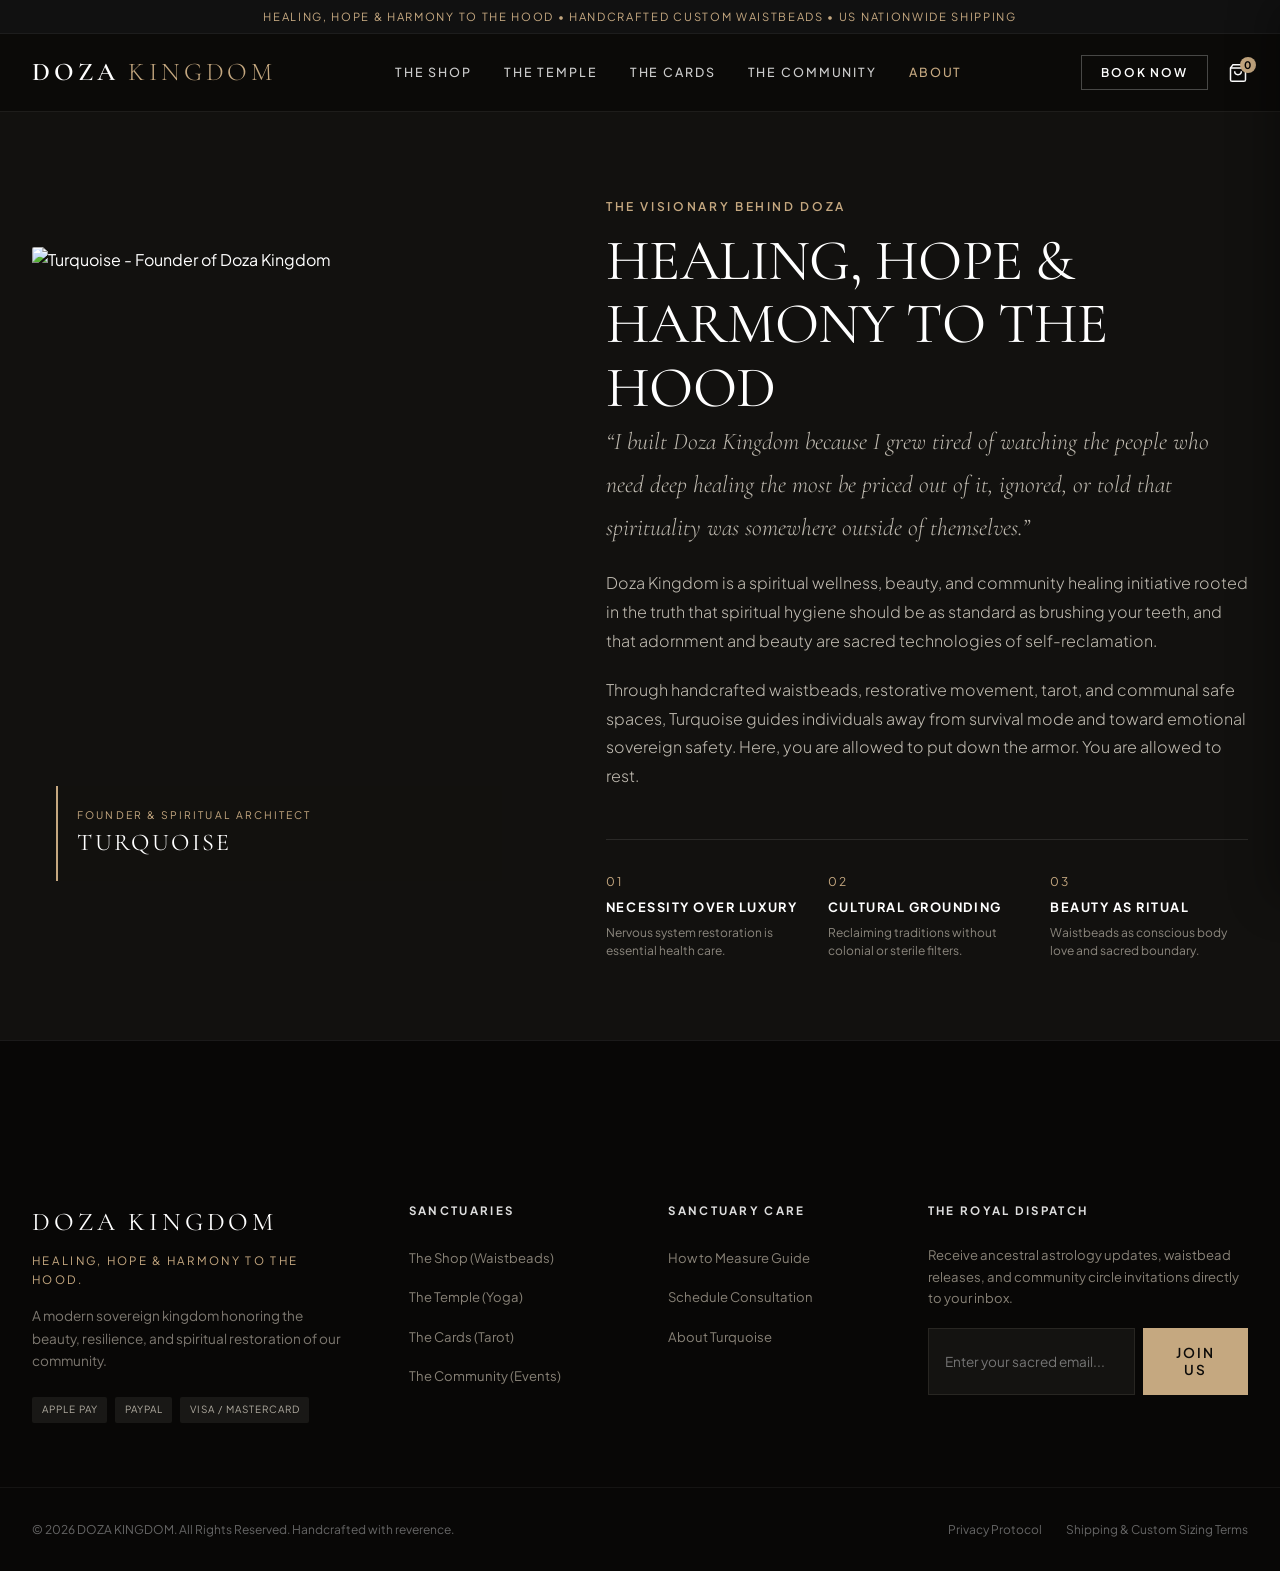
==== about.html @ d272a2d0 "Deploy Doza Kingdom luxury site" ====
<!DOCTYPE html>
<html lang="en">
<head>
  <meta charset="UTF-8">
  <meta name="viewport" content="width=device-width, initial-scale=1.0">
  <title>About Doza Kingdom | Meet Turquoise</title>
  <link rel="preconnect" href="https://fonts.googleapis.com">
  <link rel="preconnect" href="https://fonts.gstatic.com" crossorigin>
  <link href="https://fonts.googleapis.com/css2?family=Cormorant+Garamond:ital,wght@0,300;0,400;0,500;0,600;0,700;1,400&family=Plus+Jakarta+Sans:wght@300;400;500;600;700&display=swap" rel="stylesheet">
  <link rel="stylesheet" href="css/style.css">
</head>
<body class="about-page-wrapper">
  <!-- ANNOUNCEMENT BAR -->
  <div class="announcement-bar">
    <span>HEALING, HOPE &amp; HARMONY TO THE HOOD &bull; HANDCRAFTED CUSTOM WAISTBEADS &bull; US NATIONWIDE SHIPPING</span>
  </div>

  <!-- NAVEGACIÓN PRINCIPAL -->
  <header class="site-header" id="navbar">
    <div class="header-container">
      <a href="index.html" class="brand-logo">DOZA <span>KINGDOM</span></a>
      <nav class="nav-links">
        <a href="shop.html" class="nav-item">THE SHOP</a><a href="temple.html" class="nav-item">THE TEMPLE</a><a href="cards.html" class="nav-item">THE CARDS</a><a href="community.html" class="nav-item">THE COMMUNITY</a><a href="about.html" class="nav-item active">ABOUT</a>
      </nav>
      <div class="nav-actions">
        <button class="btn btn-outline-nav" onclick="openBookingModal('General')">BOOK NOW</button>
        <button class="cart-trigger-btn" onclick="toggleCartDrawer()" aria-label="Open cart">
          <svg width="20" height="20" viewBox="0 0 24 24" fill="none" stroke="currentColor" stroke-width="1.8">
            <path d="M6 2L3 6v14a2 2 0 0 0 2 2h14a2 2 0 0 0 2-2V6l-3-4z"></path>
            <line x1="3" y1="6" x2="21" y2="6"></line>
            <path d="M16 10a4 4 0 0 1-8 0"></path>
          </svg>
          <span class="cart-count-badge" id="cartCount">0</span>
        </button>
        <button class="mobile-toggle" id="menuToggle" aria-label="Toggle menu">
          <span></span><span></span><span></span>
        </button>
      </div>
    </div>
  </header>

  <!-- MENÚ MÓVIL FULLSCREEN -->
  <div class="mobile-menu-overlay" id="mobileMenu">
    <div class="mobile-menu-header">
      <span class="brand-logo">DOZA</span>
      <button class="close-btn" id="closeMobileMenu">&times;</button>
    </div>
    <div class="mobile-menu-links">
      <a href="shop.html" class="mobile-nav-link">THE SHOP</a><a href="temple.html" class="mobile-nav-link">THE TEMPLE</a><a href="cards.html" class="mobile-nav-link">THE CARDS</a><a href="community.html" class="mobile-nav-link">THE COMMUNITY</a><a href="about.html" class="mobile-nav-link">ABOUT</a>
      <button class="btn btn-gold w-full mt-4" onclick="openBookingModal('General'); toggleMobileMenu(false);">BOOK EXPERIENCE</button>
    </div>
  </div>

  <main>
    <section class="section-container">
      <div class="about-editorial-grid">
        <div class="about-image-column">
          <div class="founder-photo-frame">
            <img src="https://images.unsplash.com/photo-1534528741775-53994a69daeb?q=80&w=1000&auto=format&fit=crop" alt="Turquoise - Founder of Doza Kingdom">
            <div class="founder-caption">
              <span class="founder-title">FOUNDER &amp; SPIRITUAL ARCHITECT</span>
              <span class="founder-name">TURQUOISE</span>
            </div>
          </div>
        </div>

        <div class="about-text-column">
          <span class="sub-heading">THE VISIONARY BEHIND DOZA</span>
          <h1 class="serif-title">HEALING, HOPE &amp; HARMONY TO THE HOOD</h1>
          <div class="editorial-body">
            <p class="lead-quote">&ldquo;I built Doza Kingdom because I grew tired of watching the people who need deep healing the most be priced out of it, ignored, or told that spirituality was somewhere outside of themselves.&rdquo;</p>
            <p>Doza Kingdom is a spiritual wellness, beauty, and community healing initiative rooted in the truth that spiritual hygiene should be as standard as brushing your teeth, and that adornment and beauty are sacred technologies of self-reclamation.</p>
            <p>Through handcrafted waistbeads, restorative movement, tarot, and communal safe spaces, Turquoise guides individuals away from survival mode and toward emotional sovereign safety. Here, you are allowed to put down the armor. You are allowed to rest.</p>
          </div>

          <div class="core-pillars-grid">
            <div class="pillar">
              <span class="pillar-num">01</span>
              <h5>NECESSITY OVER LUXURY</h5>
              <p>Nervous system restoration is essential health care.</p>
            </div>
            <div class="pillar">
              <span class="pillar-num">02</span>
              <h5>CULTURAL GROUNDING</h5>
              <p>Reclaiming traditions without colonial or sterile filters.</p>
            </div>
            <div class="pillar">
              <span class="pillar-num">03</span>
              <h5>BEAUTY AS RITUAL</h5>
              <p>Waistbeads as conscious body love and sacred boundary.</p>
            </div>
          </div>
        </div>
      </div>
    </section>
  </main>

  <!-- PIE DE PÁGINA (FOOTER) -->
  <footer class="site-footer">
    <div class="section-container footer-grid">
      <div class="footer-col-brand">
        <span class="footer-logo">DOZA KINGDOM</span>
        <p class="footer-motto">HEALING, HOPE &amp; HARMONY TO THE HOOD.</p>
        <p class="footer-copy-text">A modern sovereign kingdom honoring the beauty, resilience, and spiritual restoration of our community.</p>
        <div class="payment-badges-row">
          <span class="badge-pill">APPLE PAY</span>
          <span class="badge-pill">PAYPAL</span>
          <span class="badge-pill">VISA / MASTERCARD</span>
        </div>
      </div>

      <div class="footer-col-links">
        <h6>SANCTUARIES</h6>
        <ul>
          <li><a href="shop.html">The Shop (Waistbeads)</a></li>
          <li><a href="temple.html">The Temple (Yoga)</a></li>
          <li><a href="cards.html">The Cards (Tarot)</a></li>
          <li><a href="community.html">The Community (Events)</a></li>
        </ul>
      </div>

      <div class="footer-col-links">
        <h6>SANCTUARY CARE</h6>
        <ul>
          <li><a href="javascript:void(0)" onclick="openMeasureModal()">How to Measure Guide</a></li>
          <li><a href="javascript:void(0)" onclick="openBookingModal('General')">Schedule Consultation</a></li>
          <li><a href="about.html">About Turquoise</a></li>
        </ul>
      </div>

      <div class="footer-col-newsletter">
        <h6>THE ROYAL DISPATCH</h6>
        <p>Receive ancestral astrology updates, waistbead releases, and community circle invitations directly to your inbox.</p>
        <form class="newsletter-form" onsubmit="event.preventDefault(); alert('Blessings! You are now subscribed to the Royal Dispatch.');">
          <input type="email" placeholder="Enter your sacred email..." required>
          <button type="submit" class="btn btn-gold">JOIN US</button>
        </form>
      </div>
    </div>

    <div class="footer-bottom-bar">
      <div class="section-container bottom-bar-flex">
        <span>&copy; 2026 DOZA KINGDOM. All Rights Reserved. Handcrafted with reverence.</span>
        <div class="legal-links">
          <a href="#">Privacy Protocol</a>
          <a href="#">Shipping &amp; Custom Sizing Terms</a>
        </div>
      </div>
    </div>
  </footer>

  <!-- MODAL: GUÍA DE MEDIDAS -->
  <div class="modal-overlay" id="measureModal">
    <div class="modal-dialog">
      <div class="modal-header">
        <h3 class="serif-title">HOW TO MEASURE FOR WAISTBEADS</h3>
        <button class="modal-close" onclick="closeModal('measureModal')">&times;</button>
      </div>
      <div class="modal-body">
        <p class="modal-lead">Because every Doza Kingdom waistbead is handcrafted specifically to your body, exact measurements are required. There is no one &ldquo;right&rdquo; place to wear them; you choose where they sit on your altar.</p>
        <div class="steps-flow">
          <div class="step-card"><span class="step-number">1</span><h4>Decide Your Placement</h4><p>High waist, natural mid-waist, or low hips.</p></div>
          <div class="step-card"><span class="step-number">2</span><h4>Relax Your Belly</h4><p>Stand naturally. Do NOT suck in your stomach.</p></div>
          <div class="step-card"><span class="step-number">3</span><h4>Measure Against Bare Skin</h4><p>Use a flexible measuring tape directly against skin.</p></div>
          <div class="step-card"><span class="step-number">4</span><h4>Double Check Your Number</h4><p>Enter the exact inches or centimeters on the product.</p></div>
        </div>
      </div>
      <div class="modal-footer">
        <button class="btn btn-gold w-full" onclick="closeModal('measureModal')">I HAVE MY MEASUREMENT</button>
      </div>
    </div>
  </div>

  <!-- MODAL: RESERVAS UNIFICADAS -->
  <div class="modal-overlay" id="bookingModal">
    <div class="modal-dialog">
      <div class="modal-header">
        <h3 class="serif-title">BOOK YOUR SACRED EXPERIENCE</h3>
        <button class="modal-close" onclick="closeModal('bookingModal')">&times;</button>
      </div>
      <div class="modal-body">
        <form id="bookingForm" onsubmit="handleBookingSubmit(event)">
          <div class="form-group">
            <label for="bookingService">SELECT SERVICE</label>
            <select id="bookingService" required>
              <option value="">-- Choose Experience --</option>
              <optgroup label="The Temple (Yoga &amp; Movement)">
                <option value="Yoga: Somatic Nervous System Release">Somatic Nervous System Release ($45)</option>
                <option value="Yoga: Sacred Grounding Flow">Sacred Grounding Flow ($55)</option>
                <option value="Yoga: 1-on-1 Somatic Portal">1:1 Somatic Portal ($120)</option>
              </optgroup>
              <optgroup label="The Cards (Tarot Readings)">
                <option value="Tarot: Ancestral Mirror Reading">Ancestral Mirror Reading ($75)</option>
                <option value="Tarot: Sovereignty &amp; Alignment Reading">Sovereignty &amp; Alignment Reading ($110)</option>
              </optgroup>
            </select>
          </div>
          <div class="form-row">
            <div class="form-group half"><label for="bookingDate">DATE</label><input type="date" id="bookingDate" required></div>
            <div class="form-group half"><label for="bookingTime">TIME (EST)</label><select id="bookingTime"><option value="11:00 AM">11:00 AM EST</option><option value="02:00 PM">02:00 PM EST</option><option value="05:30 PM">05:30 PM EST</option></select></div>
          </div>
          <div class="form-group"><label for="clientName">YOUR NAME</label><input type="text" id="clientName" required placeholder="Full Name"></div>
          <div class="form-group"><label for="clientEmail">YOUR EMAIL</label><input type="email" id="clientEmail" required placeholder="name@email.com"></div>
          <button type="submit" class="btn btn-gold w-full mt-3">CONFIRM RESERVATION</button>
        </form>
      </div>
    </div>
  </div>

  <!-- CARRITO LATERAL (DRAWER) -->
  <div class="cart-drawer-overlay" id="cartOverlay" onclick="toggleCartDrawer()"></div>
  <aside class="cart-drawer" id="cartDrawer">
    <div class="cart-drawer-header">
      <div class="cart-title-row">
        <h3>YOUR SACRED ADORNMENT</h3>
        <span class="cart-counter-text" id="cartCountTitle">(0 items)</span>
      </div>
      <button class="close-cart-btn" onclick="toggleCartDrawer()">&times;</button>
    </div>
    <div class="cart-items-container" id="cartItemsList"></div>
    <div class="cart-drawer-footer">
      <div class="cart-subtotal-row"><span>SUBTOTAL</span><span class="cart-subtotal-price" id="cartSubtotal">$0.00 USD</span></div>
      <div class="checkout-actions">
        <button class="btn btn-express-apple" onclick="processCheckoutExpress('Apple Pay')">Buy with Apple Pay</button>
        <button class="btn btn-express-paypal" onclick="processCheckoutExpress('PayPal')">Checkout with PayPal</button>
        <button class="btn btn-gold w-full mt-2" onclick="processFullCheckout()">SECURE CHECKOUT &rarr;</button>
      </div>
    </div>
  </aside>

  <script src="js/main.js"></script>
</body>
</html>
---- css/style.css ----
/* ==========================================================================  
   DOZA KINGDOM — ESTILOS EDITORIALES MULTIPÁGINA (OPTIMIZADO)
   ========================================================================== */  
  
:root {  
  --color-black: #0c0b09;  
  --color-dark: #141311;  
  --color-charcoal: #1e1d1a;  
  --color-gold: #c5a880;  
  --color-gold-hover: #b3956d;  
  --color-gold-subtle: rgba(197, 168, 128, 0.15);  
   
  --shop-bg: #f9f6f0;  
  --shop-card-bg: #ffffff;  
  --shop-sand: #ece4d8;  
  --shop-terracotta: #a8583c;  
  --shop-text-dark: #24221f;  
  --shop-text-muted: #6b665f;  
  
  --temple-bg: #f4f6f2;  
  --temple-sage: #758372;  
  --temple-clay: #b8866e;  
  --temple-text: #222923;  
  
  --cards-bg: #090a10;  
  --cards-plum: #1c1427;  
  --cards-gold: #d4af37;  
  --cards-border: rgba(212, 175, 55, 0.25);  
  
  --community-bg: #faf6f0;  
  --community-accent: #a0492e;  
  
  --font-serif: 'Cormorant Garamond', Georgia, serif;  
  --font-sans: 'Plus Jakarta Sans', -apple-system, BlinkMacSystemFont, 'Segoe UI', Roboto, sans-serif;  
  
  --transition-slow: all 0.45s cubic-bezier(0.16, 1, 0.3, 1);  
  --transition-fast: all 0.25s ease;  
  --shadow-subtle: 0 10px 30px rgba(0, 0, 0, 0.05);  
  --shadow-card: 0 20px 40px rgba(0, 0, 0, 0.08);  
  --shadow-drawer: -10px 0 40px rgba(0, 0, 0, 0.3);  
}  
  
* { margin: 0; padding: 0; box-sizing: border-box; }  
html { scroll-behavior: smooth; font-size: 16px; }  
body {  
  font-family: var(--font-sans);  
  background-color: var(--color-black);  
  color: #fff;  
  line-height: 1.65;  
  -webkit-font-smoothing: antialiased;  
  overflow-x: hidden;  
}  
img { max-width: 100%; display: block; object-fit: cover; }  
a { color: inherit; text-decoration: none; transition: var(--transition-fast); }  
button, input, select, textarea { font-family: inherit; font-size: 1rem; }  
  
.serif-title {  
  font-family: var(--font-serif);  
  font-size: clamp(2.4rem, 4.5vw, 4rem);  
  font-weight: 400;  
  line-height: 1.1;  
  letter-spacing: -0.01em;  
}  
.italic-serif { font-style: italic; font-weight: 300; }  
.sub-heading {  
  display: inline-block;  
  font-size: 0.75rem;  
  letter-spacing: 0.22em;  
  font-weight: 600;  
  text-transform: uppercase;  
  color: var(--color-gold);  
  margin-bottom: 0.8rem;  
}  
  
/* ==========================================================================  
   THE TEMPLE (SOMATIC YOGA - SINGLE CLEAN OFFERING)
   ========================================================================== */  
.temple-zen-hero {  
  position: relative;  
  min-height: calc(100vh - 85px);  
  display: flex;  
  align-items: center;  
  justify-content: center;  
  padding: 2.5rem 1.5rem;  
  background-color: #0d0c0b;  
  overflow: hidden;  
}  
  
.temple-zen-hero::before {  
  content: "";  
  position: absolute;  
  top: 0; left: 0; right: 0; bottom: 0;  
  background-image:   
    radial-gradient(ellipse at center, rgba(13, 12, 11, 0.45) 0%, rgba(13, 12, 11, 0.88) 100%),  
    url('https://images.unsplash.com/photo-1506126613408-eca07ce68773?auto=format&fit=crop&w=1800&q=80');  
  background-size: cover;  
  background-position: center 30%;  
  filter: brightness(0.65) contrast(1.1);  
  z-index: 1;  
}  
  
.temple-zen-container {  
  position: relative;  
  z-index: 2;  
  max-width: 960px;  
  width: 100%;  
  margin: 0 auto;  
}  
  
.temple-zen-header {  
  display: flex;  
  align-items: center;  
  justify-content: space-between;  
  gap: 2.5rem;  
  margin-bottom: 1.8rem;  
}  
  
.zen-header-left { flex: 1.6; }  
.zen-kicker {  
  font-size: 0.72rem;  
  letter-spacing: 0.25em;  
  color: #c5a880;  
  text-transform: uppercase;  
  display: block;  
  margin-bottom: 0.4rem;  
}  
.zen-title {  
  font-family: var(--font-serif);  
  font-size: 2.5rem;  
  font-weight: 400;  
  color: #ffffff;  
  margin-bottom: 0.6rem;  
  letter-spacing: -0.01em;  
  line-height: 1.15;  
}  
.zen-desc {  
  color: #c0b9b0;  
  font-size: 0.9rem;  
  line-height: 1.5;  
  max-width: 520px;  
  margin-bottom: 0;  
}  
  
.zen-header-divider {  
  width: 1px;  
  height: 80px;  
  background: rgba(197, 168, 128, 0.35);  
}  
  
.zen-header-right { flex: 1; text-align: left; }  
.zen-lotus-icon {  
  width: 30px;  
  height: 30px;  
  stroke: #c5a880;  
  margin-bottom: 0.6rem;  
}  
.zen-pillars { list-style: none; padding: 0; margin: 0; }  
.zen-pillars li {  
  font-size: 0.68rem;  
  letter-spacing: 0.2em;  
  color: #c5a880;  
  margin-bottom: 0.25rem;  
  text-transform: uppercase;  
}  
  
.zen-booking-box {  
  background: rgba(18, 16, 14, 0.82);  
  backdrop-filter: blur(12px);  
  -webkit-backdrop-filter: blur(12px);  
  border: 1px solid rgba(197, 168, 128, 0.25);  
  border-radius: 6px;  
  padding: 1.8rem 2rem;  
  box-shadow: 0 15px 40px rgba(0, 0, 0, 0.6);  
  text-align: center;  
}  
  
.zen-session-info-bar {  
  display: flex;  
  align-items: center;  
  justify-content: center;  
  flex-wrap: wrap;  
  gap: 0.8rem;  
  margin-bottom: 1.3rem;  
  font-size: 0.72rem;  
  letter-spacing: 0.12em;  
  color: #d1cbc4;  
  text-transform: uppercase;  
}  
.info-pill-divider { color: rgba(197, 168, 128, 0.4); }  
.highlight-gold { color: #e5c9a2; font-weight: 500; }  
.zen-action-wrapper { display: flex; justify-content: center; }  
  
.btn-zen-book {  
  display: inline-flex;  
  align-items: center;  
  justify-content: center;  
  gap: 0.8rem;  
  padding: 0.85rem 3.5rem;  
  background: transparent;  
  color: #ffffff;  
  border: 1px solid #c5a880;  
  font-size: 0.78rem;  
  letter-spacing: 0.25em;  
  text-transform: uppercase;  
  border-radius: 3px;  
  transition: all 0.3s ease;  
  cursor: pointer;  
}  
.btn-zen-book:hover {  
  background: #c5a880;  
  color: #121110;  
  box-shadow: 0 0 25px rgba(197, 168, 128, 0.4);  
  transform: translateY(-2px);  
}  
.btn-zen-book svg { transition: transform 0.3s ease; }  
.btn-zen-book:hover svg { transform: translateX(4px); }  
.zen-instant-note {  
  font-size: 0.68rem;  
  color: #8c857b;  
  letter-spacing: 0.05em;  
  margin: 0.9rem 0 0 0;  
}  
  
.zen-footer-quote {  
  display: flex;  
  align-items: center;  
  justify-content: center;  
  gap: 1.5rem;  
  margin-top: 2rem;  
}  
.quote-line { height: 1px; width: 50px; background: rgba(197, 168, 128, 0.35); }  
.quote-text {  
  font-size: 0.68rem;  
  letter-spacing: 0.3em;  
  color: #9f9689;  
  margin: 0;  
  text-transform: uppercase;  
}  
  
/* ==========================================================================  
   TAPETE DE TAROT EDITORIAL (3D SPREAD)
   ========================================================================== */  
.tarot-altar-section {  
  padding: 6rem 0;  
  background: radial-gradient(circle at center, #1f1c19 0%, #121110 100%);  
  border-bottom: 1px solid rgba(197, 168, 128, 0.15);  
}  
  
.tarot-spread-grid {  
  display: flex;  
  justify-content: center;  
  gap: 2rem;  
  margin: 3.5rem auto;  
  perspective: 1200px;  
  flex-wrap: wrap;  
}  
  
.tarot-card-container {  
  width: 200px;  
  height: 340px;  
  cursor: pointer;  
}  
  
.tarot-card-inner {  
  position: relative;  
  width: 100%;  
  height: 100%;  
  text-align: center;  
  transition: transform 0.8s cubic-bezier(0.175, 0.885, 0.32, 1.275);  
  transform-style: preserve-3d;  
}  
  
.tarot-card-container.is-flipped .tarot-card-inner {  
  transform: rotateY(180deg);  
}  
  
.tarot-card-front, .tarot-card-back {  
  position: absolute;  
  width: 100%;  
  height: 100%;  
  -webkit-backface-visibility: hidden;  
  backface-visibility: hidden;  
  border-radius: 8px;  
  border: 1px solid #c5a880;  
  box-shadow: 0 10px 30px rgba(0, 0, 0, 0.6);  
  display: flex;  
  flex-direction: column;  
  justify-content: center;  
  align-items: center;  
  padding: 1.5rem;  
}  
  
.tarot-card-back {  
  background: #181614;  
  background-image: radial-gradient(#c5a880 1px, transparent 1px);  
  background-size: 16px 16px;  
  color: #c5a880;  
  letter-spacing: 0.2em;  
  font-size: 0.8rem;  
  font-weight: 600;  
}  
  
.tarot-card-front {  
  background: #151311;  
  color: #fff;  
  transform: rotateY(180deg);  
  border-color: #e5c9a2;  
  box-shadow: 0 0 25px rgba(197, 168, 128, 0.25);  
}  
  
.reading-verdict-box {  
  max-width: 650px;  
  margin: 2.5rem auto 0;  
  padding: 2.5rem;  
  background: rgba(25, 23, 21, 0.9);  
  border: 1px solid rgba(197, 168, 128, 0.3);  
  border-radius: 4px;  
  animation: fadeIn 0.8s ease forwards;  
}  
  
@keyframes fadeIn {  
  from { opacity: 0; transform: translateY(15px); }  
  to { opacity: 1; transform: translateY(0); }  
}  
  
/* ==========================================================================  
   UTILIDADES & BOTONES GLOBALES
   ========================================================================== */  
.section-lead { font-size: 1.15rem; font-weight: 300; max-width: 680px; line-height: 1.7; }  
.section-container { max-width: 1320px; margin: 0 auto; padding: 5rem 2rem; }  
.text-center { text-align: center; }  
.text-white { color: #ffffff !important; }  
.text-muted { color: #a5a29c !important; }  
.gold-sub { color: var(--cards-gold) !important; }  
.w-full { width: 100%; }  
.mt-2 { margin-top: 0.5rem; }  
.mt-3 { margin-top: 1rem; }  
.mt-4 { margin-top: 1.5rem; }  
.relative-z { position: relative; z-index: 2; }  
  
.btn {  
  display: inline-flex; align-items: center; justify-content: center;  
  padding: 0.95rem 2rem; font-size: 0.85rem; letter-spacing: 0.15em;  
  font-weight: 600; text-transform: uppercase; cursor: pointer;  
  border: 1px solid transparent; transition: var(--transition-fast);  
}  
.btn-gold { background-color: var(--color-gold); color: var(--color-black); }  
.btn-gold:hover { background-color: var(--color-gold-hover); transform: translateY(-2px); }  
.btn-ghost { background: transparent; color: #fff; border-color: rgba(255, 255, 255, 0.4); }  
.btn-ghost:hover { border-color: #fff; background: rgba(255, 255, 255, 0.08); }  
.btn-outline-nav { padding: 0.55rem 1.2rem; font-size: 0.75rem; background: transparent; color: #fff; border-color: rgba(255, 255, 255, 0.25); }  
.btn-outline-nav:hover { border-color: var(--color-gold); color: var(--color-gold); }  
.btn-gold-outline { background: transparent; color: var(--cards-gold); border: 1px solid var(--cards-gold); }  
.btn-gold-outline:hover { background: var(--cards-gold); color: var(--color-black); }  
.btn-shop-add { width: 100%; background: var(--shop-text-dark); color: #fff; padding: 0.9rem; font-size: 0.8rem; }  
.btn-shop-add:hover { background: var(--shop-terracotta); }  
.btn-temple-book { background: var(--temple-sage); color: #fff; padding: 0.45rem 1.1rem; font-size: 0.75rem; }  
.btn-temple-book:hover { background: var(--temple-text); }  
.btn-rsvp { background: none; border: none; color: var(--community-accent); font-size: 0.85rem; font-weight: 700; letter-spacing: 0.1em; cursor: pointer; margin-top: 0.75rem; }  
.text-link-btn { display: inline-flex; align-items: center; gap: 0.5rem; background: none; border: none; color: var(--shop-terracotta); font-size: 0.8rem; font-weight: 700; letter-spacing: 0.12em; cursor: pointer; margin-top: 1rem; }  
  
/* Announcement Bar & Navbar */  
.announcement-bar { background: #111; color: var(--color-gold); font-size: 0.7rem; letter-spacing: 0.15em; text-align: center; padding: 0.45rem 1rem; border-bottom: 1px solid rgba(255, 255, 255, 0.05); }  
.site-header { position: sticky; top: 0; z-index: 100; background: rgba(12, 11, 9, 0.95); backdrop-filter: blur(12px); border-bottom: 1px solid rgba(255, 255, 255, 0.08); }  
.header-container { max-width: 1320px; margin: 0 auto; padding: 1.1rem 2rem; display: flex; align-items: center; justify-content: space-between; }  
.brand-logo { font-family: var(--font-serif); font-size: 1.6rem; letter-spacing: 0.15em; font-weight: 600; }  
.brand-logo span { font-weight: 300; color: var(--color-gold); }  
.nav-links { display: flex; gap: 2rem; }  
.nav-item { font-size: 0.78rem; letter-spacing: 0.15em; color: #ccc; font-weight: 500; }  
.nav-item:hover, .nav-item.active { color: var(--color-gold); }  
.nav-actions { display: flex; align-items: center; gap: 1.25rem; }  
.cart-trigger-btn { position: relative; background: none; border: none; color: #fff; cursor: pointer; display: flex; align-items: center; }  
.cart-count-badge { position: absolute; top: -6px; right: -8px; background: var(--color-gold); color: #000; font-size: 0.65rem; font-weight: 700; height: 16px; width: 16px; border-radius: 50%; display: flex; align-items: center; justify-content: center; }  
.mobile-toggle { display: none; flex-direction: column; gap: 5px; background: none; border: none; cursor: pointer; }  
.mobile-toggle span { width: 22px; height: 2px; background: #fff; }  
  
/* Menu Móvil */  
.mobile-menu-overlay { position: fixed; inset: 0; background: #0d0c0a; z-index: 999; display: none; flex-direction: column; padding: 2.5rem; }  
.mobile-menu-overlay.active { display: flex; }  
.mobile-menu-header { display: flex; justify-content: space-between; align-items: center; }  
.close-btn { background: none; border: none; color: #fff; font-size: 2.5rem; cursor: pointer; }  
.mobile-menu-links { margin-top: 3rem; display: flex; flex-direction: column; gap: 1.75rem; }  
.mobile-nav-link { font-family: var(--font-serif); font-size: 1.8rem; color: #fff; }  
.mobile-nav-link span { font-family: var(--font-sans); font-size: 0.8rem; color: var(--color-gold); margin-left: 0.5rem; }  
  
/* Hero Principal & Hero de Páginas Interiores */  
.hero-section {  
  position: relative; min-height: 85vh; display: flex; align-items: center; justify-content: center;  
  text-align: center; padding: 4rem 2rem; background-size: cover; background-position: center;  
}  
.page-hero { min-height: 48vh; padding-top: 6rem; padding-bottom: 4rem; }  
.hero-overlay { position: absolute; inset: 0; background: radial-gradient(circle at center, rgba(12, 11, 9, 0.72) 0%, rgba(12, 11, 9, 0.95) 100%); }  
.hero-container { position: relative; z-index: 2; max-width: 900px; margin: 0 auto; }  
.hero-eyebrow { display: block; font-size: 0.75rem; letter-spacing: 0.35em; color: var(--color-gold); margin-bottom: 1.5rem; }  
.hero-title { font-family: var(--font-serif); font-size: clamp(2.5rem, 5.5vw, 4.8rem); font-weight: 300; line-height: 1.08; letter-spacing: -0.01em; margin-bottom: 1.75rem; }  
.hero-description { font-size: clamp(1rem, 1.25vw, 1.25rem); color: #c9c5be; font-weight: 300; max-width: 720px; margin: 0 auto 2.5rem; line-height: 1.8; }  
.hero-actions { display: flex; justify-content: center; gap: 1.25rem; flex-wrap: wrap; }  
  
/* Grid de Reinos en Home */  
.spaces-grid { display: grid; grid-template-columns: repeat(4, 1fr); gap: 1.5rem; margin-top: 3.5rem; }  
.space-card { position: relative; min-height: 480px; overflow: hidden; border-radius: 2px; padding: 2.2rem 1.8rem; display: flex; flex-direction: column; justify-content: flex-end; border: 1px solid rgba(255, 255, 255, 0.08); transition: var(--transition-slow); }  
.space-card-bg { position: absolute; inset: 0; background-size: cover; background-position: center; filter: brightness(0.4) saturate(0.85); transition: transform 0.8s ease, filter 0.8s ease; }  
.space-card:hover .space-card-bg { transform: scale(1.06); filter: brightness(0.6) saturate(1); }  
.space-card-content { position: relative; z-index: 2; }  
.space-realm-tag { font-size: 0.65rem; letter-spacing: 0.25em; color: var(--color-gold); display: block; margin-bottom: 0.4rem; }  
.space-card h3 { font-family: var(--font-serif); font-size: 1.85rem; font-weight: 400; line-height: 1.1; color: #fff; }  
.space-sub { font-size: 0.85rem; color: var(--color-gold); margin-bottom: 0.8rem; }  
.space-tagline { font-size: 0.88rem; color: #dedede; font-weight: 300; margin-bottom: 1.5rem; line-height: 1.5; }  
.space-cta-link { font-size: 0.75rem; letter-spacing: 0.15em; color: #fff; font-weight: 700; border-bottom: 1px solid var(--color-gold); padding-bottom: 3px; }  
  
/* The Shop */  
.shop-page-wrapper { background-color: var(--shop-bg); color: var(--shop-text-dark); }  
.editorial-header { display: grid; grid-template-columns: 1.2fr 1fr; gap: 4rem; align-items: flex-end; margin-bottom: 4rem; border-bottom: 1px solid var(--shop-sand); padding-bottom: 3rem; }  
.curated-products-grid { display: grid; grid-template-columns: repeat(3, 1fr); gap: 2.5rem; }  
.product-editorial-card { background: var(--shop-card-bg); border: 1px solid var(--shop-sand); display: flex; flex-direction: column; box-shadow: var(--shadow-subtle); transition: var(--transition-slow); }  
.product-editorial-card:hover { transform: translateY(-5px); box-shadow: var(--shadow-card); }  
.product-media { position: relative; aspect-ratio: 4/5; overflow: hidden; background: #eee; }  
.product-media img { width: 100%; height: 100%; transition: transform 0.6s ease; }  
.product-editorial-card:hover .product-media img { transform: scale(1.05); }  
.product-badge { position: absolute; top: 1rem; left: 1rem; background: #fff; color: #000; font-size: 0.65rem; letter-spacing: 0.15em; font-weight: 700; padding: 0.3rem 0.7rem; z-index: 2; }  
.quick-view-overlay { position: absolute; bottom: 0; left: 0; right: 0; background: rgba(18, 17, 16, 0.88); color: #fff; padding: 0.85rem; text-align: center; font-size: 0.75rem; letter-spacing: 0.15em; border: none; cursor: pointer; opacity: 0; transform: translateY(100%); transition: all 0.3s ease; }  
.product-editorial-card:hover .quick-view-overlay { opacity: 1; transform: translateY(0); }  
.product-meta { padding: 1.8rem; display: flex; flex-direction: column; flex-grow: 1; }  
.product-heading-row { display: flex; justify-content: space-between; align-items: baseline; margin-bottom: 0.6rem; }  
.product-title { font-family: var(--font-serif); font-size: 1.5rem; letter-spacing: 0.05em; }  
.product-price { font-size: 1.05rem; font-weight: 600; color: var(--shop-terracotta); }  
.product-intention { font-size: 0.88rem; color: var(--shop-text-muted); font-style: italic; margin-bottom: 1.5rem; min-height: 42px; }  
.custom-sizing-block { background: var(--shop-bg); padding: 1rem; border-radius: 2px; border: 1px dashed var(--shop-sand); margin-bottom: 1.25rem; }  
.sizing-label-row { display: flex; justify-content: space-between; font-size: 0.72rem; font-weight: 700; letter-spacing: 0.1em; margin-bottom: 0.4rem; }  
.required-asterisk { color: var(--shop-terracotta); }  
.unit-toggle { color: var(--shop-terracotta); cursor: pointer; text-decoration: underline; }  
.input-with-unit { position: relative; display: flex; align-items: center; }  
.input-with-unit input { width: 100%; padding: 0.65rem 2.5rem 0.65rem 0.75rem; border: 1px solid #d5cec5; background: #fff; color: #000; font-weight: 600; }  
.unit-indicator { position: absolute; right: 0.8rem; font-size: 0.75rem; font-weight: 700; color: #888; }  
.measurement-note { display: block; font-size: 0.68rem; color: #7a756e; margin-top: 0.4rem; }  
  
/* The Community */  
.community-page-wrapper { background-color: var(--community-bg); color: #2b2725; }  
.community-grid { display: grid; grid-template-columns: 1.1fr 1fr; gap: 5rem; }  
.mission-callout { background: #f1eae0; padding: 2.5rem; border-left: 4px solid var(--community-accent); margin-top: 2rem; }  
.mission-callout h4 { font-family: var(--font-serif); font-size: 1.4rem; letter-spacing: 0.05em; margin-bottom: 1rem; color: var(--community-accent); }  
.mission-callout p { font-size: 0.95rem; color: #554e48; margin-bottom: 1rem; line-height: 1.7; }  
.events-section-title { font-family: var(--font-serif); font-size: 1.5rem; letter-spacing: 0.05em; margin-bottom: 2rem; border-bottom: 1px solid #e0d5c8; padding-bottom: 0.75rem; }  
.community-events { display: flex; flex-direction: column; gap: 1.5rem; }  
.event-card { background: #fff; border: 1px solid #e7dfd3; padding: 1.75rem; display: flex; gap: 1.5rem; box-shadow: var(--shadow-subtle); }  
.event-date-box { background: #252220; color: #fff; min-width: 65px; height: 65px; display: flex; flex-direction: column; align-items: center; justify-content: center; border-radius: 2px; }  
.event-date-box .month { font-size: 0.65rem; letter-spacing: 0.15em; color: var(--color-gold); }  
.event-date-box .day { font-size: 1.5rem; font-weight: 700; line-height: 1; }  
.event-info h4 { font-family: var(--font-serif); font-size: 1.25rem; margin-bottom: 0.25rem; }  
.event-meta { font-size: 0.75rem; font-weight: 600; color: var(--community-accent); margin-bottom: 0.5rem; }  
.event-desc { font-size: 0.85rem; color: #665f58; }  
  
/* About & Turquoise */  
.about-page-wrapper { background-color: #12110f; color: #fff; }  
.about-editorial-grid { display: grid; grid-template-columns: 1fr 1.3fr; gap: 5rem; align-items: center; }  
.founder-photo-frame { position: relative; aspect-ratio: 3/4; }  
.founder-photo-frame img { width: 100%; height: 100%; border-radius: 2px; filter: contrast(1.05); }  
.founder-caption { position: absolute; bottom: 1.5rem; left: 1.5rem; right: 1.5rem; background: rgba(18, 17, 15, 0.9); padding: 1.2rem; border-left: 2px solid var(--color-gold); }  
.founder-title { display: block; font-size: 0.65rem; letter-spacing: 0.2em; color: var(--color-gold); }  
.founder-name { font-family: var(--font-serif); font-size: 1.5rem; letter-spacing: 0.1em; }  
.lead-quote { font-family: var(--font-serif); font-size: 1.5rem; font-style: italic; color: var(--color-gold); line-height: 1.4; margin-bottom: 1.75rem; }  
.editorial-body p { color: #bfbab0; margin-bottom: 1.25rem; font-weight: 300; line-height: 1.8; }  
.core-pillars-grid { display: grid; grid-template-columns: repeat(3, 1fr); gap: 1.5rem; margin-top: 3rem; border-top: 1px solid rgba(255, 255, 255, 0.1); padding-top: 2rem; }  
.pillar-num { font-size: 0.75rem; color: var(--color-gold); letter-spacing: 0.15em; display: block; margin-bottom: 0.3rem; }  
.pillar h5 { font-size: 0.8rem; letter-spacing: 0.12em; margin-bottom: 0.4rem; }  
.pillar p { font-size: 0.75rem; color: #8c877e; line-height: 1.5; }  
  
/* Footer */  
.site-footer { background: #080706; border-top: 1px solid rgba(255, 255, 255, 0.08); padding-top: 5rem; }  
.footer-grid { display: grid; grid-template-columns: 1.6fr 1fr 1fr 1.4fr; gap: 4rem; padding-bottom: 4rem; }  
.footer-logo { font-family: var(--font-serif); font-size: 1.6rem; letter-spacing: 0.15em; display: block; margin-bottom: 0.5rem; }  
.footer-motto { font-size: 0.72rem; letter-spacing: 0.2em; color: var(--color-gold); margin-bottom: 1rem; }  
.footer-copy-text { font-size: 0.85rem; color: #7d7870; max-width: 320px; margin-bottom: 1.5rem; }  
.payment-badges-row { display: flex; gap: 0.5rem; flex-wrap: wrap; }  
.badge-pill { font-size: 0.62rem; letter-spacing: 0.1em; background: #191816; color: #b0aba0; padding: 0.3rem 0.6rem; border-radius: 2px; }  
.footer-col-links h6, .footer-col-newsletter h6 { font-size: 0.72rem; letter-spacing: 0.2em; color: #dedede; margin-bottom: 1.5rem; }  
.footer-col-links ul { list-style: none; display: flex; flex-direction: column; gap: 0.8rem; }  
.footer-col-links a { font-size: 0.82rem; color: #888277; }  
.footer-col-links a:hover { color: var(--color-gold); }  
.footer-col-newsletter p { font-size: 0.82rem; color: #888277; margin-bottom: 1.2rem; }  
.newsletter-form { display: flex; gap: 0.5rem; }  
.newsletter-form input { flex-grow: 1; padding: 0.75rem 1rem; background: #141311; border: 1px solid #282622; color: #fff; font-size: 0.85rem; }  
.footer-bottom-bar { border-top: 1px solid rgba(255, 255, 255, 0.05); padding: 2rem 0; font-size: 0.75rem; color: #666; }  
.bottom-bar-flex { padding-top: 0; padding-bottom: 0; display: flex; justify-content: space-between; align-items: center; }  
.legal-links { display: flex; gap: 1.5rem; }  
.legal-links a:hover { color: var(--color-gold); }  
  
/* Modales */  
.modal-overlay { position: fixed; inset: 0; background: rgba(0, 0, 0, 0.8); backdrop-filter: blur(6px); z-index: 1000; display: none; align-items: center; justify-content: center; padding: 1.5rem; }  
.modal-overlay.active { display: flex; }  
.modal-dialog { background: #181614; color: #fff; max-width: 620px; width: 100%; max-height: 90vh; overflow-y: auto; border: 1px solid rgba(255, 255, 255, 0.1); padding: 2.5rem; border-radius: 2px; box-shadow: 0 30px 60px rgba(0, 0, 0, 0.6); }  
.modal-lg { max-width: 850px; }  
.modal-header { display: flex; justify-content: space-between; align-items: center; margin-bottom: 1.75rem; border-bottom: 1px solid rgba(255, 255, 255, 0.08); padding-bottom: 1rem; }  
.modal-header h3 { font-size: 1.6rem; }  
.modal-close { background: none; border: none; color: #fff; font-size: 2rem; cursor: pointer; line-height: 1; }  
.modal-lead { font-size: 0.95rem; color: #b5b0a6; margin-bottom: 1.5rem; line-height: 1.6; }  
.steps-flow { display: flex; flex-direction: column; gap: 1.25rem; margin-bottom: 1.75rem; }  
.step-card { background: #201e1a; padding: 1.25rem; border-left: 2px solid var(--color-gold); }  
.step-number { font-size: 0.75rem; color: var(--color-gold); font-weight: 700; display: block; }  
.step-card h4 { font-family: var(--font-serif); font-size: 1.2rem; margin-bottom: 0.25rem; }  
.step-card p { font-size: 0.85rem; color: #9c978f; }  
.modal-note-box { background: rgba(168, 88, 60, 0.15); border: 1px solid var(--shop-terracotta); padding: 1rem; font-size: 0.82rem; color: #e5a48f; margin-bottom: 1.5rem; }  
.form-group { margin-bottom: 1.25rem; }  
.form-group label { display: block; font-size: 0.72rem; letter-spacing: 0.15em; font-weight: 700; color: var(--color-gold); margin-bottom: 0.4rem; }  
.form-group input, .form-group select, .form-group textarea { width: 100%; padding: 0.75rem; background: #24221f; border: 1px solid #3d3934; color: #fff; }  
.form-group input:focus, .form-group select:focus, .form-group textarea:focus { outline: none; border-color: var(--color-gold); }  
.form-row { display: flex; gap: 1rem; }  
.form-row .half { flex: 1; }  
.booking-notice { font-size: 0.75rem; color: #777; margin-top: 1rem; }  
.product-modal-grid { display: grid; grid-template-columns: 1fr 1.2fr; gap: 2rem; }  
.product-modal-media img { width: 100%; aspect-ratio: 4/5; }  
.modal-price { font-size: 1.35rem; color: var(--color-gold); font-weight: 700; }  
.story-divider { height: 1px; background: rgba(255, 255, 255, 0.1); margin: 1rem 0; }  
.product-modal-info h4 { font-family: var(--font-serif); font-size: 1.15rem; margin-top: 1rem; margin-bottom: 0.4rem; color: var(--color-gold); }  
.product-modal-info p { font-size: 0.88rem; color: #bbb; line-height: 1.6; }  
.materials-list { list-style-type: square; padding-left: 1.2rem; font-size: 0.85rem; color: #9c978f; }  
.modal-input { width: 100%; padding: 0.65rem; background: #222; border: 1px solid #444; color: #fff; }  
  
/* Carrito Lateral (Drawer) */  
.cart-drawer-overlay { position: fixed; inset: 0; background: rgba(0, 0, 0, 0.7); z-index: 1100; display: none; }  
.cart-drawer-overlay.active { display: block; }  
.cart-drawer { position: fixed; top: 0; right: 0; bottom: 0; width: 100%; max-width: 440px; background: #161513; color: #fff; z-index: 1200; box-shadow: var(--shadow-drawer); display: flex; flex-direction: column; transform: translateX(100%); transition: transform 0.4s cubic-bezier(0.16, 1, 0.3, 1); }  
.cart-drawer.active { transform: translateX(0); }  
.cart-drawer-header { padding: 1.5rem 2rem; border-bottom: 1px solid rgba(255, 255, 255, 0.08); display: flex; justify-content: space-between; align-items: center; }  
.cart-title-row h3 { font-family: var(--font-serif); font-size: 1.35rem; }  
.cart-counter-text { font-size: 0.75rem; color: var(--color-gold); }  
.close-cart-btn { background: none; border: none; color: #fff; font-size: 2rem; cursor: pointer; }  
.cart-items-container { flex-grow: 1; overflow-y: auto; padding: 1.5rem 2rem; }  
.empty-cart-state { height: 100%; display: flex; flex-direction: column; align-items: center; justify-content: center; text-align: center; color: #777; }  
.empty-cart-state svg { margin-bottom: 1rem; color: #555; }  
.cart-item { display: flex; gap: 1rem; padding-bottom: 1.5rem; margin-bottom: 1.5rem; border-bottom: 1px solid rgba(255, 255, 255, 0.06); }  
.cart-item-img { width: 70px; height: 85px; border-radius: 2px; }  
.cart-item-info { flex-grow: 1; }  
.cart-item-title-row { display: flex; justify-content: space-between; }  
.cart-item-title { font-family: var(--font-serif); font-size: 1.05rem; }  
.cart-item-price { font-size: 0.95rem; font-weight: 700; color: var(--color-gold); }  
.cart-item-measure { display: inline-block; font-size: 0.72rem; color: #a8583c; background: rgba(168, 88, 60, 0.15); padding: 0.2rem 0.5rem; margin: 0.35rem 0; border-radius: 2px; }  
.cart-item-controls { display: flex; justify-content: space-between; align-items: center; margin-top: 0.5rem; }  
.qty-pill { display: flex; align-items: center; border: 1px solid rgba(255, 255, 255, 0.15); }  
.qty-btn { background: none; border: none; color: #fff; padding: 0.2rem 0.5rem; cursor: pointer; }  
.qty-number { font-size: 0.75rem; padding: 0 0.5rem; }  
.remove-item-btn { background: none; border: none; color: #777; font-size: 0.75rem; cursor: pointer; text-decoration: underline; }  
.remove-item-btn:hover { color: #ff6b6b; }  
.cart-drawer-footer { padding: 1.5rem 2rem; border-top: 1px solid rgba(255, 255, 255, 0.08); background: #11100e; }  
.cart-subtotal-row { display: flex; justify-content: space-between; font-size: 1.15rem; font-weight: 700; margin-bottom: 0.4rem; }  
.cart-subtotal-price { color: var(--color-gold); }  
.cart-shipping-note { font-size: 0.7rem; color: #777; margin-bottom: 1.25rem; }  
.checkout-actions { display: flex; flex-direction: column; gap: 0.65rem; }  
.btn-express-apple { background: #000; color: #fff; border: 1px solid #333; padding: 0.8rem; display: flex; align-items: center; justify-content: center; gap: 0.4rem; font-size: 0.85rem; cursor: pointer; }  
.btn-express-paypal { background: #ffc439; color: #003087; border: none; padding: 0.8rem; font-size: 0.85rem; cursor: pointer; }  
.cart-trust-badges { display: flex; align-items: center; justify-content: center; gap: 0.5rem; font-size: 0.7rem; color: #666; margin-top: 1rem; }  
  
/* ==========================================================================  
   RESPONSIVE DESIGN (MEDIA QUERIES)
   ========================================================================== */  
@media (max-width: 1024px) {  
  .spaces-grid { grid-template-columns: repeat(2, 1fr); }  
  .curated-products-grid { grid-template-columns: repeat(2, 1fr); }  
  .editorial-header, .community-grid, .about-editorial-grid { grid-template-columns: 1fr; gap: 3rem; }  
  .footer-grid { grid-template-columns: repeat(2, 1fr); }  
}  
  
@media (max-width: 768px) {  
  .nav-links, .btn-outline-nav { display: none; }  
  .mobile-toggle { display: flex; }  
  .spaces-grid, .curated-products-grid { grid-template-columns: 1fr; }  
  .core-pillars-grid { grid-template-columns: 1fr; }  
  .footer-grid { grid-template-columns: 1fr; gap: 2.5rem; }  
  .product-modal-grid { grid-template-columns: 1fr; }  
  .bottom-bar-flex { flex-direction: column; gap: 1rem; text-align: center; }  
  
  /* Temple Hero en Móvil */  
  .temple-zen-hero { min-height: auto; padding: 3.5rem 1rem; }  
  .temple-zen-header { flex-direction: column; text-align: center; gap: 1.2rem; }  
  .zen-header-divider { display: none; }  
  .zen-header-right { text-align: center; }  
  .zen-session-info-bar { flex-direction: column; gap: 0.4rem; }  
  .info-pill-divider { display: none; }  
  .btn-zen-book { width: 100%; }  
}
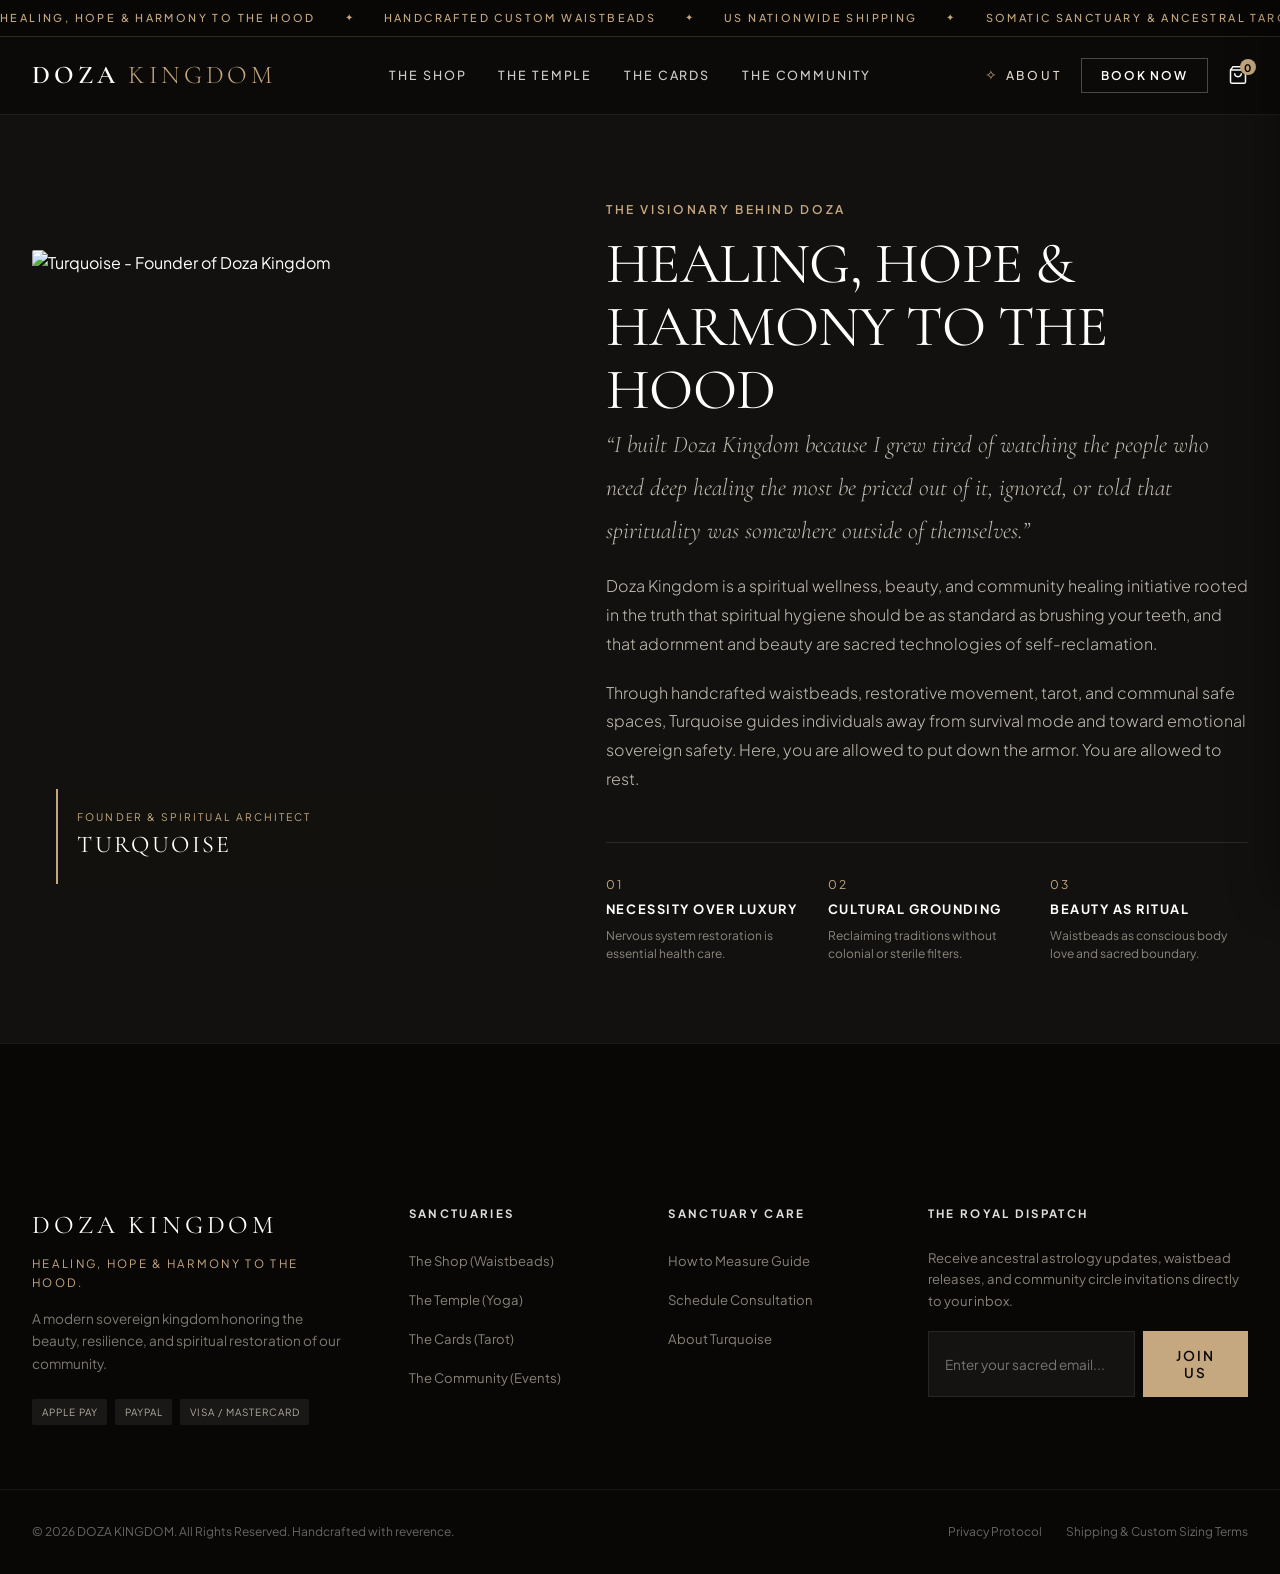
==== commit 609e6287: "Fix navbar duplicates, infinite marquee and clean booking layout" ====
--- a/about.html
+++ b/about.html
@@ -11,33 +11,72 @@
 </head>
 <body class="about-page-wrapper">
   <!-- ANNOUNCEMENT BAR -->
-  <div class="announcement-bar">
-    <span>HEALING, HOPE &amp; HARMONY TO THE HOOD &bull; HANDCRAFTED CUSTOM WAISTBEADS &bull; US NATIONWIDE SHIPPING</span>
-  </div>
-
-  <!-- NAVEGACIÓN PRINCIPAL -->
-  <header class="site-header" id="navbar">
-    <div class="header-container">
-      <a href="index.html" class="brand-logo">DOZA <span>KINGDOM</span></a>
-      <nav class="nav-links">
-        <a href="shop.html" class="nav-item">THE SHOP</a><a href="temple.html" class="nav-item">THE TEMPLE</a><a href="cards.html" class="nav-item">THE CARDS</a><a href="community.html" class="nav-item">THE COMMUNITY</a><a href="about.html" class="nav-item active">ABOUT</a>
-      </nav>
-      <div class="nav-actions">
-        <button class="btn btn-outline-nav" onclick="openBookingModal('General')">BOOK NOW</button>
-        <button class="cart-trigger-btn" onclick="toggleCartDrawer()" aria-label="Open cart">
-          <svg width="20" height="20" viewBox="0 0 24 24" fill="none" stroke="currentColor" stroke-width="1.8">
-            <path d="M6 2L3 6v14a2 2 0 0 0 2 2h14a2 2 0 0 0 2-2V6l-3-4z"></path>
-            <line x1="3" y1="6" x2="21" y2="6"></line>
-            <path d="M16 10a4 4 0 0 1-8 0"></path>
-          </svg>
-          <span class="cart-count-badge" id="cartCount">0</span>
-        </button>
-        <button class="mobile-toggle" id="menuToggle" aria-label="Toggle menu">
-          <span></span><span></span><span></span>
-        </button>
-      </div>
-    </div>
-  </header>
+  <!-- ANNOUNCEMENT BAR (LUXURY INFINITE TICKER) -->
+<div class="announcement-bar">
+  <div class="marquee-track">
+    <div class="marquee-content">
+      <span>HEALING, HOPE & HARMONY TO THE HOOD</span>
+      <span class="marquee-star">✦</span>
+      <span>HANDCRAFTED CUSTOM WAISTBEADS</span>
+      <span class="marquee-star">✦</span>
+      <span>US NATIONWIDE SHIPPING</span>
+      <span class="marquee-star">✦</span>
+      <span>SOMATIC SANCTUARY & ANCESTRAL TAROT</span>
+      <span class="marquee-star">✦</span>
+      <span>DOZA KINGDOM APOTHECARY</span>
+      <span class="marquee-star">✦</span>
+    </div>
+    <div class="marquee-content" aria-hidden="true">
+      <span>HEALING, HOPE & HARMONY TO THE HOOD</span>
+      <span class="marquee-star">✦</span>
+      <span>HANDCRAFTED CUSTOM WAISTBEADS</span>
+      <span class="marquee-star">✦</span>
+      <span>US NATIONWIDE SHIPPING</span>
+      <span class="marquee-star">✦</span>
+      <span>SOMATIC SANCTUARY & ANCESTRAL TAROT</span>
+      <span class="marquee-star">✦</span>
+      <span>DOZA KINGDOM APOTHECARY</span>
+      <span class="marquee-star">✦</span>
+    </div>
+  </div>
+</div>
+
+<!-- NAVEGACIÓN PRINCIPAL -->
+<header class="site-header" id="navbar">
+  <div class="header-container">
+    <a href="index.html" class="brand-logo">DOZA <span>KINGDOM</span></a>
+
+    <nav class="nav-links">
+      <a href="shop.html" class="nav-item">THE SHOP</a>
+      <a href="temple.html" class="nav-item">THE TEMPLE</a>
+      <a href="cards.html" class="nav-item">THE CARDS</a>
+      <a href="community.html" class="nav-item">THE COMMUNITY</a>
+    </nav>
+
+    <div class="nav-actions">
+      <a href="about.html" class="nav-about-mystic">
+        <span class="about-glyph">✧</span>
+        <span class="about-text">ABOUT</span>
+      </a>
+
+      <button class="btn btn-outline-nav" onclick="openBookingModal('General')">BOOK NOW</button>
+      
+      <button class="cart-trigger-btn" onclick="toggleCartDrawer()" aria-label="Open cart">
+        <svg width="20" height="20" viewBox="0 0 24 24" fill="none" stroke="currentColor" stroke-width="1.8">
+          <path d="M6 2L3 6v14a2 2 0 0 0 2 2h14a2 2 0 0 0 2-2V6l-3-4z"></path>
+          <line x1="3" y1="6" x2="21" y2="6"></line>
+          <path d="M16 10a4 4 0 0 1-8 0"></path>
+        </svg>
+        <span class="cart-count-badge" id="cartCount">0</span>
+      </button>
+
+      <button class="mobile-toggle" id="menuToggle" aria-label="Toggle menu">
+        <span></span><span></span><span></span>
+      </button>
+    </div>
+  </div>
+</header>
+
 
   <!-- MENÚ MÓVIL FULLSCREEN -->
   <div class="mobile-menu-overlay" id="mobileMenu">
--- a/css/style.css
+++ b/css/style.css
@@ -322,6 +322,171 @@
   from { opacity: 0; transform: translateY(15px); }  
   to { opacity: 1; transform: translateY(0); }  
 }  
+
+/* ==========================================================================
+   THE CARDS — RESTAURACIÓN DEL MAZO Y TAPETE INTERACTIVO
+   ========================================================================== */
+.cards-page-wrapper {
+  background-color: var(--cards-bg);
+  background-image: radial-gradient(circle at 50% 20%, #1a152e 0%, var(--cards-bg) 75%);
+  color: #fff;
+}
+
+.interactive-tarot-deck {
+  background: rgba(255, 255, 255, 0.02);
+  border: 1px solid var(--cards-border);
+  padding: 3.5rem 2rem;
+  border-radius: 6px;
+  max-width: 1050px;
+  margin: 3rem auto 5rem;
+}
+
+.deck-prompt-bar {
+  text-align: center;
+  font-size: 0.75rem;
+  letter-spacing: 0.25em;
+  color: var(--cards-gold);
+  margin-bottom: 2.8rem;
+  text-transform: uppercase;
+}
+
+/* Grilla con las 3 cartas alineadas */
+.tarot-slots-grid {
+  display: grid;
+  grid-template-columns: repeat(3, 1fr);
+  gap: 2rem;
+  max-width: 960px;
+  margin: 0 auto;
+}
+
+.tarot-card-slot {
+  height: 380px;
+  perspective: 1000px;
+  cursor: pointer;
+}
+
+.card-inner {
+  position: relative;
+  width: 100%;
+  height: 100%;
+  text-align: center;
+  transition: transform 0.8s cubic-bezier(0.175, 0.885, 0.32, 1.275);
+  transform-style: preserve-3d;
+}
+
+/* Estado cuando se da clic y gira */
+.tarot-card-slot.flipped .card-inner,
+.tarot-card-slot.is-flipped .card-inner {
+  transform: rotateY(180deg);
+}
+
+.card-face {
+  position: absolute;
+  inset: 0;
+  width: 100%;
+  height: 100%;
+  -webkit-backface-visibility: hidden;
+  backface-visibility: hidden;
+  border-radius: 8px;
+  display: flex;
+  flex-direction: column;
+  justify-content: center;
+  align-items: center;
+  padding: 1.75rem;
+  box-shadow: 0 12px 30px rgba(0, 0, 0, 0.7);
+}
+
+/* Reverso de la carta */
+.card-back {
+  background: #111018;
+  border: 1px solid var(--cards-gold);
+  box-shadow: 0 0 25px rgba(212, 175, 55, 0.15);
+}
+
+.card-back-ornament {
+  border: 1px dashed rgba(212, 175, 55, 0.4);
+  width: 100%;
+  height: 100%;
+  display: flex;
+  flex-direction: column;
+  align-items: center;
+  justify-content: center;
+  padding: 1rem;
+}
+
+.moon-glyph {
+  font-size: 2.2rem;
+  color: var(--cards-gold);
+  margin-bottom: 0.8rem;
+}
+
+.card-back-ornament span {
+  font-size: 0.7rem;
+  letter-spacing: 0.2em;
+  color: var(--cards-gold);
+}
+
+.slot-position {
+  margin-top: 1.2rem;
+  font-size: 0.65rem !important;
+  color: #888 !important;
+  letter-spacing: 0.15em;
+}
+
+/* Frente de la carta revelada */
+.card-front {
+  background: #191428;
+  border: 1px solid var(--cards-gold);
+  transform: rotateY(180deg);
+  box-shadow: 0 0 30px rgba(212, 175, 55, 0.25);
+}
+
+.revealed-tag {
+  font-size: 0.65rem;
+  letter-spacing: 0.2em;
+  color: var(--cards-gold);
+  margin-bottom: 0.5rem;
+}
+
+.revealed-name {
+  font-family: var(--font-serif);
+  font-size: 1.5rem;
+  color: #fff;
+  margin-bottom: 0.8rem;
+}
+
+.revealed-meaning {
+  font-size: 0.85rem;
+  color: #ccc8d6;
+  line-height: 1.5;
+}
+
+/* Sección de reserva inferior */
+.tarot-offerings-grid {
+  display: grid;
+  grid-template-columns: repeat(2, 1fr);
+  gap: 2.5rem;
+  max-width: 960px;
+  margin: 0 auto;
+}
+
+.tarot-service-card {
+  background: rgba(255, 255, 255, 0.03);
+  border: 1px solid rgba(255, 255, 255, 0.1);
+  padding: 2.5rem;
+  border-radius: 4px;
+  display: flex;
+  flex-direction: column;
+  justify-content: space-between;
+}
+
+/* En pantallas móviles se apilan */
+@media (max-width: 900px) {
+  .tarot-slots-grid {
+    grid-template-columns: 1fr;
+    max-width: 320px;
+  }
+}
   
 /* ==========================================================================  
    UTILIDADES & BOTONES GLOBALES
@@ -359,8 +524,272 @@
 .btn-rsvp { background: none; border: none; color: var(--community-accent); font-size: 0.85rem; font-weight: 700; letter-spacing: 0.1em; cursor: pointer; margin-top: 0.75rem; }  
 .text-link-btn { display: inline-flex; align-items: center; gap: 0.5rem; background: none; border: none; color: var(--shop-terracotta); font-size: 0.8rem; font-weight: 700; letter-spacing: 0.12em; cursor: pointer; margin-top: 1rem; }  
   
-/* Announcement Bar & Navbar */  
-.announcement-bar { background: #111; color: var(--color-gold); font-size: 0.7rem; letter-spacing: 0.15em; text-align: center; padding: 0.45rem 1rem; border-bottom: 1px solid rgba(255, 255, 255, 0.05); }  
+/* ==========================================================================
+   ANNOUNCEMENT BAR (EN UNA SOLA LÍNEA INFINITA)
+   ========================================================================== */
+.announcement-bar {
+  background-color: #080706;
+  border-bottom: 1px solid rgba(197, 168, 128, 0.2);
+  overflow: hidden;
+  position: relative;
+  width: 100%;
+  padding: 0.55rem 0;
+  display: block; /* Contenedor rígido */
+  white-space: nowrap;
+}
+
+.marquee-track {
+  display: flex !important;
+  width: max-content;
+  user-select: none;
+}
+
+.marquee-content {
+  display: flex !important;
+  align-items: center;
+  flex-shrink: 0;
+  white-space: nowrap !important;
+  animation: marqueeScroll 25s linear infinite;
+  gap: 1.8rem;
+  padding-right: 1.8rem;
+}
+
+.announcement-bar:hover .marquee-content {
+  animation-play-state: paused;
+}
+
+.marquee-content span {
+  font-family: var(--font-sans);
+  font-size: 0.68rem;
+  font-weight: 500;
+  letter-spacing: 0.22em;
+  color: var(--color-gold);
+  text-transform: uppercase;
+  white-space: nowrap !important;
+}
+
+.marquee-star {
+  color: rgba(197, 168, 128, 0.6);
+  font-size: 0.65rem !important;
+  display: inline-block;
+  transform: translateY(-1px);
+}
+
+@keyframes marqueeScroll {
+  from {
+    transform: translateX(0);
+  }
+  to {
+    transform: translateX(-100%);
+  }
+}
+
+/* ==========================================================================
+   NAVBAR CON ESPACIO CORRECTO Y ABOUT MÍSTICO
+   ========================================================================== */
+.site-header { 
+  position: sticky; 
+  top: 0; 
+  z-index: 100; 
+  background: rgba(12, 11, 9, 0.95); 
+  backdrop-filter: blur(12px); 
+  -webkit-backdrop-filter: blur(12px);
+  border-bottom: 1px solid rgba(255, 255, 255, 0.08); 
+}
+
+.header-container { 
+  max-width: 1320px; 
+  margin: 0 auto; 
+  padding: 1rem 2rem; 
+  display: flex; 
+  align-items: center; 
+  justify-content: space-between; 
+}
+
+.brand-logo { 
+  font-family: var(--font-serif); 
+  font-size: 1.6rem; 
+  letter-spacing: 0.15em; 
+  font-weight: 600; 
+}
+
+.brand-logo span { 
+  font-weight: 300; 
+  color: var(--color-gold); 
+}
+
+/* Menú central solo con reinos */
+.nav-links { 
+  display: flex; 
+  gap: 2.5rem; 
+}
+
+.nav-item { 
+  font-size: 0.78rem; 
+  letter-spacing: 0.18em; 
+  color: #c0bbb4; 
+  font-weight: 500; 
+  position: relative;
+  padding: 0.2rem 0;
+  transition: color 0.3s ease;
+}
+
+.nav-item:hover, .nav-item.active { 
+  color: var(--color-gold); 
+}
+
+/* Bloque derecho con suficiente holgura */
+.nav-actions { 
+  display: flex; 
+  align-items: center; 
+  gap: 1.8rem; /* Separa About, Book Now y el carrito */
+}
+
+/* ABOUT MÍSTICO */
+.nav-about-mystic {
+  display: inline-flex;
+  align-items: center;
+  gap: 0.4rem;
+  font-size: 0.76rem;
+  letter-spacing: 0.22em;
+  color: #dfd8cf;
+  font-weight: 500;
+  text-transform: uppercase;
+  padding: 0.3rem 0;
+  transition: all 0.3s ease;
+}
+
+.about-glyph {
+  color: var(--color-gold);
+  font-size: 0.85rem;
+  display: inline-block;
+  animation: mysticPulse 3.5s ease-in-out infinite;
+}
+
+.nav-about-mystic:hover {
+  color: #ffffff;
+}
+
+.nav-about-mystic:hover .about-glyph {
+  transform: rotate(45deg) scale(1.2);
+  filter: drop-shadow(0 0 6px rgba(197, 168, 128, 0.9));
+}
+
+@keyframes mysticPulse {
+  0%, 100% { opacity: 0.55; transform: scale(0.95); }
+  50% { opacity: 1; transform: scale(1.1); filter: drop-shadow(0 0 4px rgba(197, 168, 128, 0.6)); }
+}
+
+/* ==========================================================================
+   TAROT BOOKING — OFRENDA ÚNICA CENTRADA
+   ========================================================================== */
+.tarot-booking-sanctuary {
+  padding: 5rem 1.5rem 8rem;
+  background-color: var(--cards-bg);
+  position: relative;
+  border-top: 1px solid rgba(212, 175, 55, 0.15);
+}
+
+.tarot-single-card {
+  max-width: 620px;
+  margin: 0 auto;
+  background: rgba(20, 16, 32, 0.75);
+  backdrop-filter: blur(14px);
+  -webkit-backdrop-filter: blur(14px);
+  border: 1px solid rgba(212, 175, 55, 0.35);
+  border-radius: 6px;
+  padding: 3rem 2.5rem;
+  box-shadow: 0 25px 60px rgba(0, 0, 0, 0.7);
+  text-align: center;
+}
+
+.service-kicker {
+  display: block;
+  font-size: 0.72rem;
+  letter-spacing: 0.25em;
+  color: var(--cards-gold);
+  text-transform: uppercase;
+  margin-bottom: 0.6rem;
+}
+
+.service-title {
+  font-family: var(--font-serif);
+  font-size: 2.2rem;
+  color: #ffffff;
+  margin-bottom: 0.8rem;
+  font-weight: 400;
+  line-height: 1.2;
+}
+
+.service-meta-tags {
+  font-size: 0.78rem;
+  letter-spacing: 0.15em;
+  color: #dfd7cc;
+  margin-bottom: 1.5rem;
+}
+
+.service-meta-tags .meta-dot {
+  margin: 0 0.5rem;
+  color: var(--cards-gold);
+}
+
+.service-description {
+  font-size: 0.95rem;
+  color: #c5bfb6;
+  line-height: 1.6;
+  margin-bottom: 2rem;
+}
+
+.tarot-price-pill {
+  background: rgba(255, 255, 255, 0.03);
+  border: 1px solid rgba(212, 175, 55, 0.2);
+  border-radius: 4px;
+  padding: 1.2rem;
+  margin-bottom: 2rem;
+  text-align: left;
+}
+
+.price-main {
+  display: flex;
+  justify-content: space-between;
+  align-items: baseline;
+  margin-bottom: 0.4rem;
+}
+
+.price-title {
+  font-size: 0.75rem;
+  letter-spacing: 0.18em;
+  color: #a8a096;
+}
+
+.price-num {
+  font-family: var(--font-serif);
+  font-size: 1.8rem;
+  color: var(--cards-gold);
+  font-weight: 600;
+}
+
+.deposit-detail {
+  font-size: 0.8rem;
+  color: #bcb6ad;
+  margin: 0;
+  line-height: 1.4;
+}
+
+.secure-tag {
+  display: block;
+  font-size: 0.72rem;
+  color: #8c857b;
+  margin-top: 1.2rem;
+  letter-spacing: 0.05em;
+}
+
+.mx-auto {
+  margin-left: auto !important;
+  margin-right: auto !important;
+}
+
+
 .site-header { position: sticky; top: 0; z-index: 100; background: rgba(12, 11, 9, 0.95); backdrop-filter: blur(12px); border-bottom: 1px solid rgba(255, 255, 255, 0.08); }  
 .header-container { max-width: 1320px; margin: 0 auto; padding: 1.1rem 2rem; display: flex; align-items: center; justify-content: space-between; }  
 .brand-logo { font-family: var(--font-serif); font-size: 1.6rem; letter-spacing: 0.15em; font-weight: 600; }  
@@ -577,4 +1006,7 @@
   .zen-session-info-bar { flex-direction: column; gap: 0.4rem; }  
   .info-pill-divider { display: none; }  
   .btn-zen-book { width: 100%; }  
-}+
+  
+}
+
